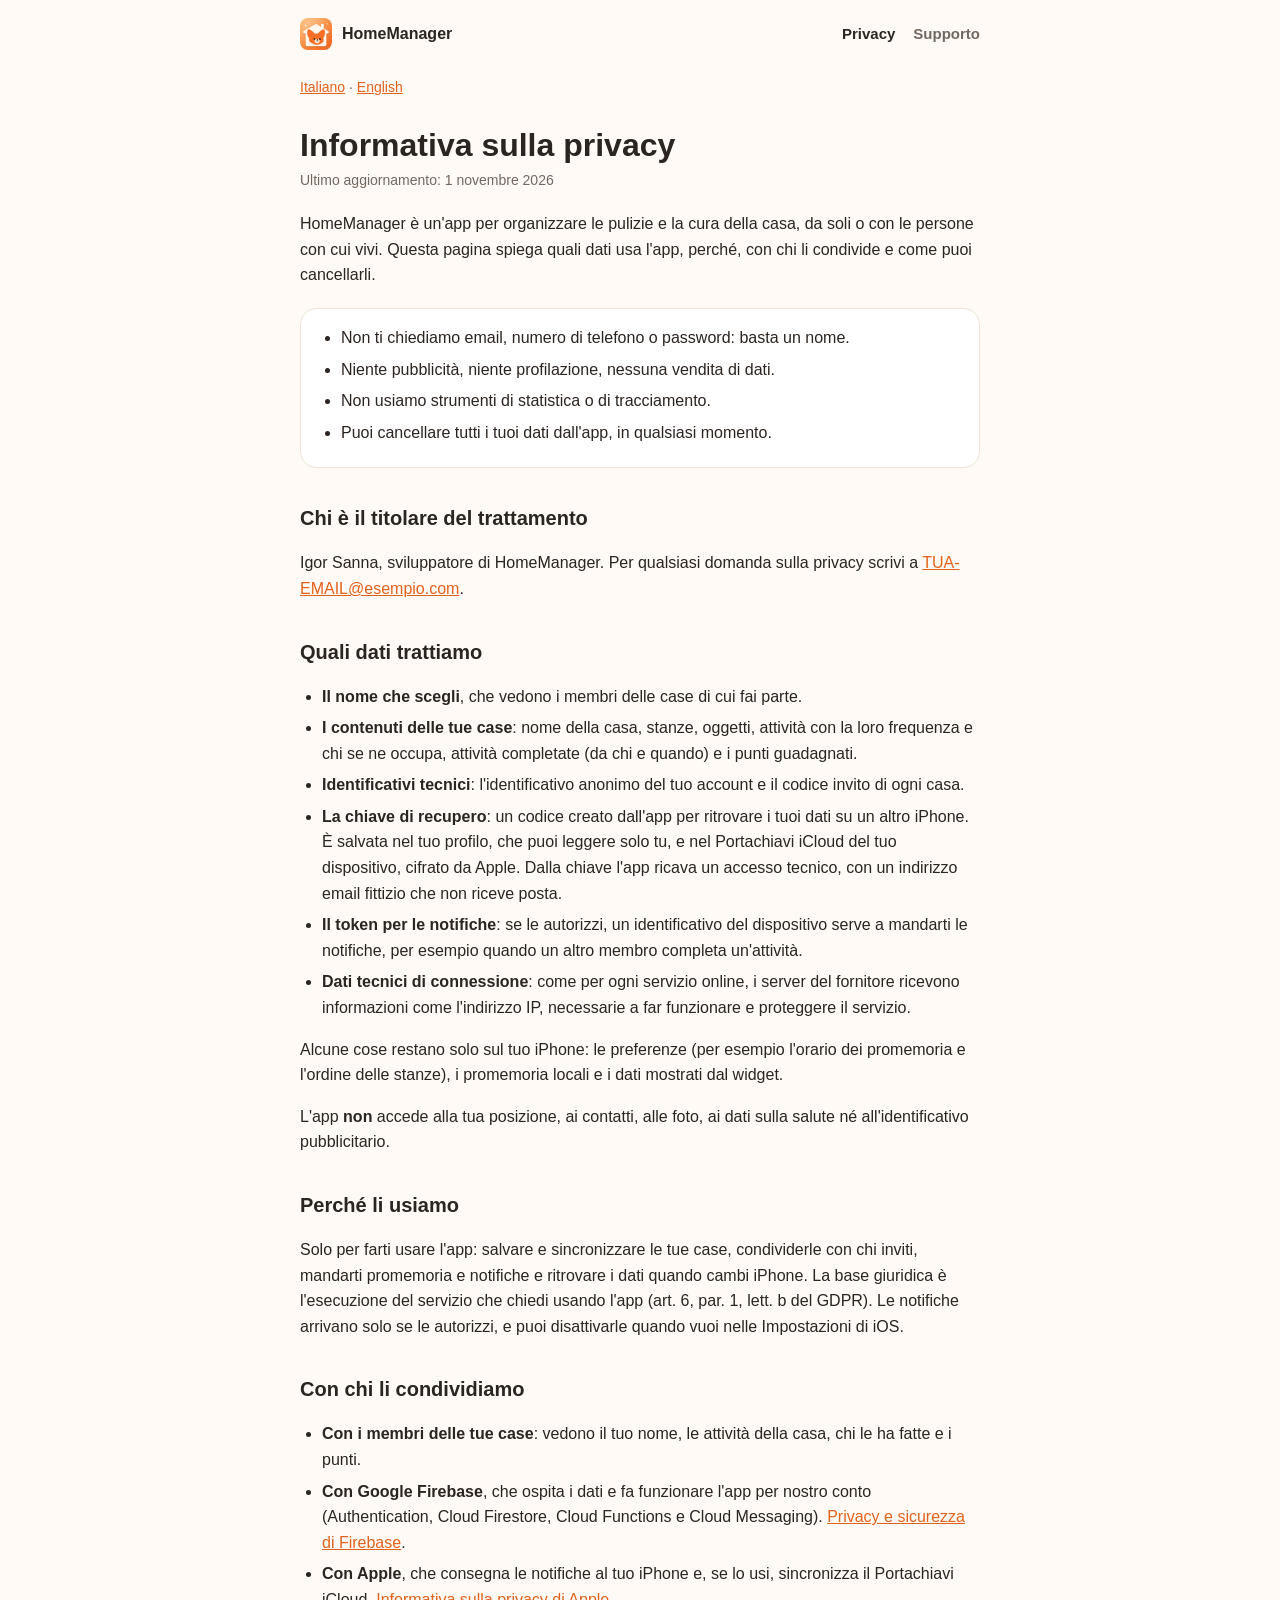
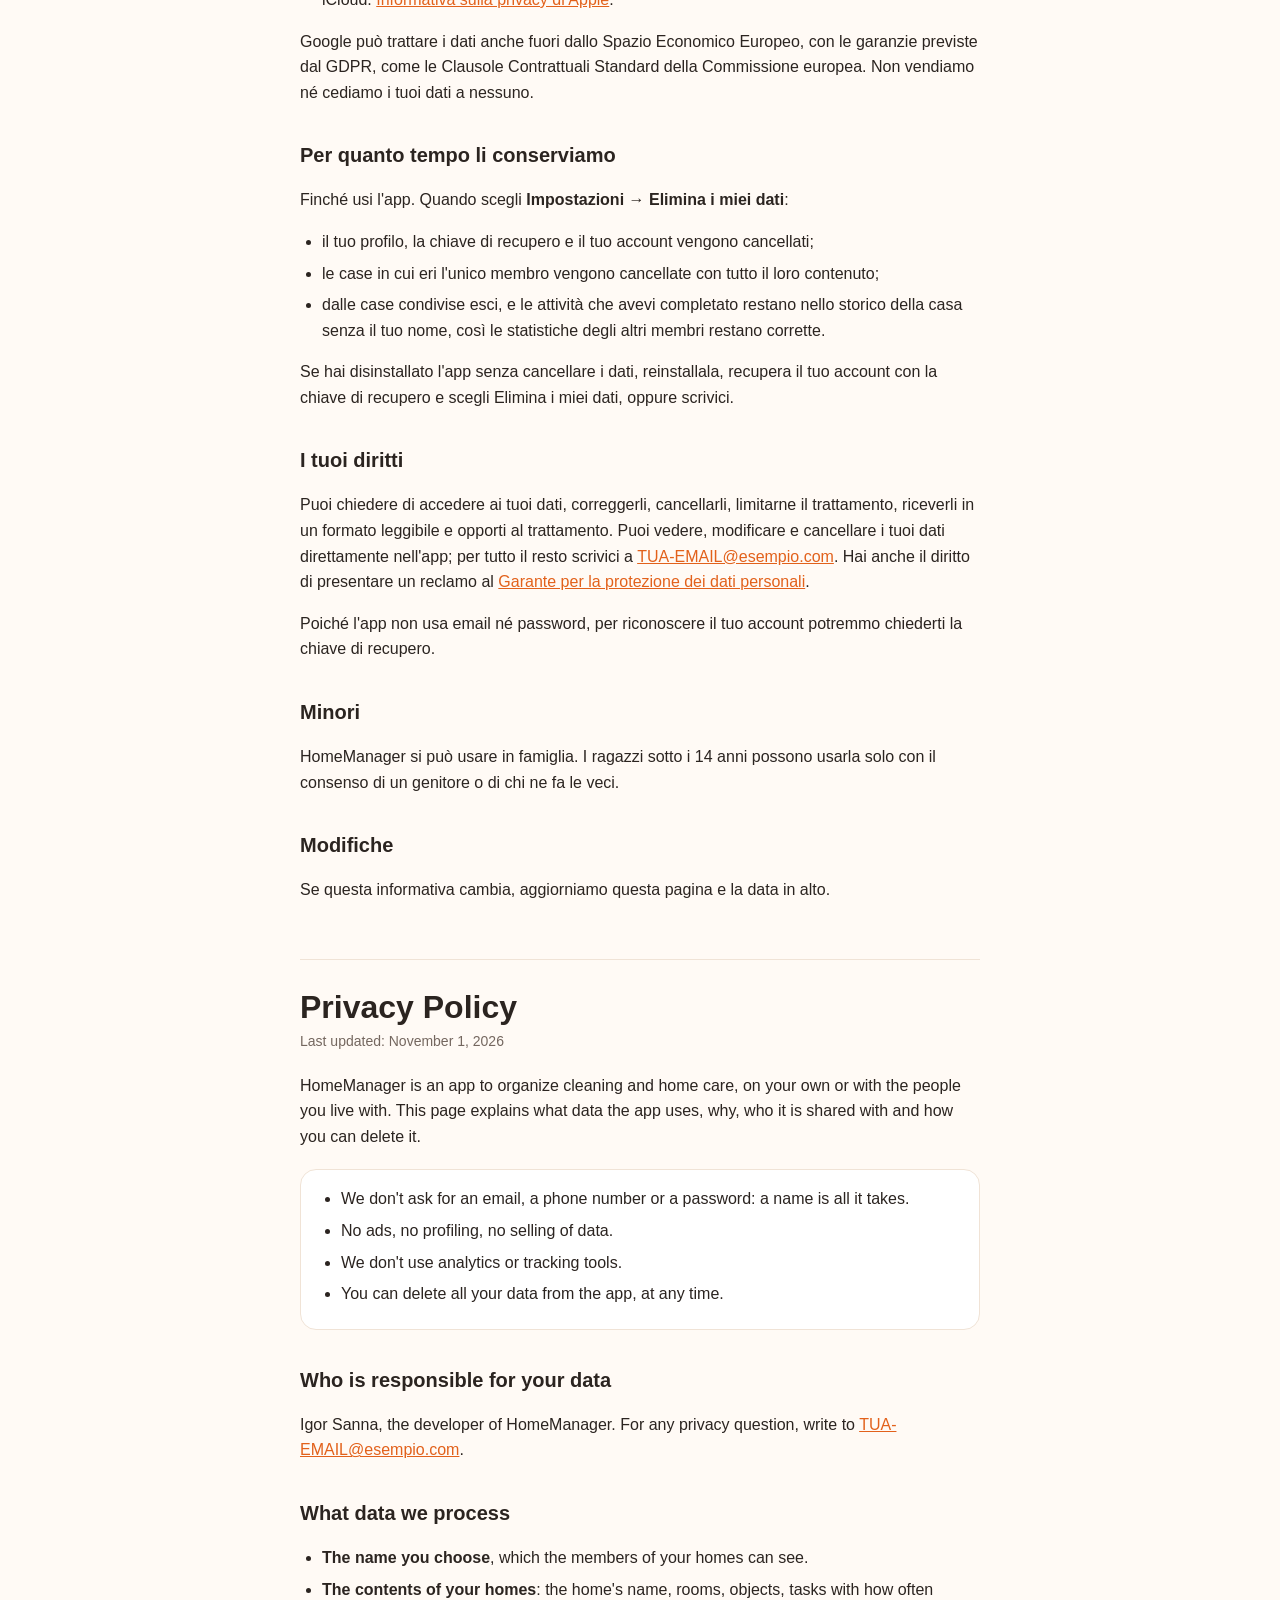
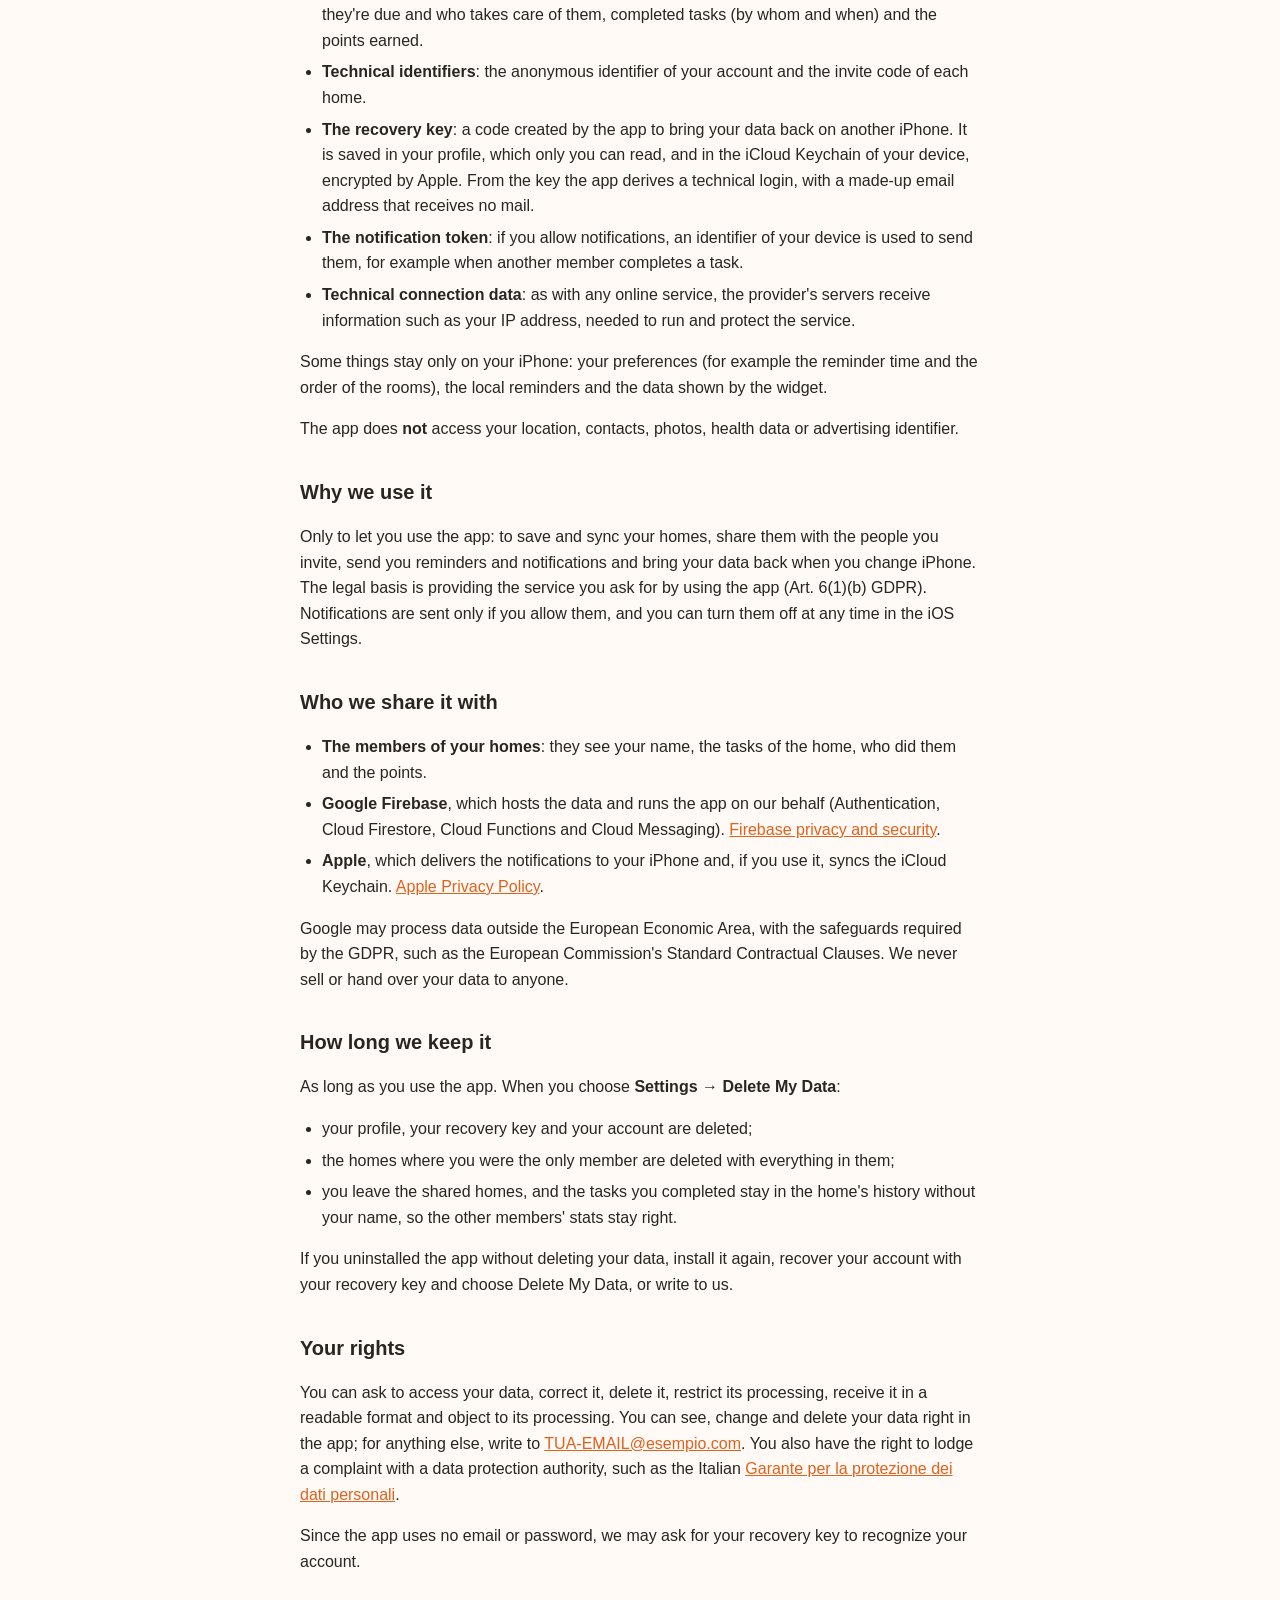
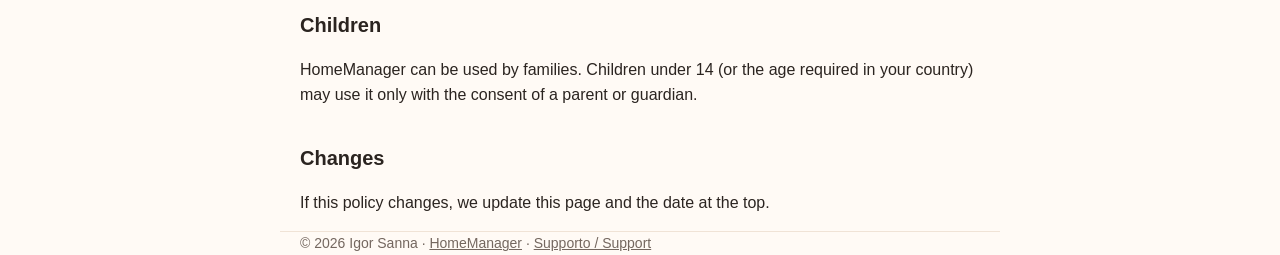
==== privacy.html @ e731cef8 "Add files via upload" ====
<!doctype html>
<html lang="it">
<head>
  <meta charset="utf-8">
  <meta name="viewport" content="width=device-width, initial-scale=1">
  <title>Privacy – HomeManager</title>
  <meta name="description" content="Informativa sulla privacy dell'app HomeManager.">
  <link rel="icon" href="favicon.png">
  <link rel="apple-touch-icon" href="apple-touch-icon.png">
  <link rel="stylesheet" href="style.css">
</head>
<body>
  <header>
    <div class="wrap bar">
      <a class="brand" href="./"><img src="icon.png" alt=""> HomeManager</a>
      <nav>
        <a href="privacy.html" aria-current="page">Privacy</a>
        <a href="support.html">Supporto</a>
      </nav>
    </div>
  </header>

  <main class="wrap doc">
    <p class="lang"><a href="#it">Italiano</a> · <a href="#en">English</a></p>

    <!-- ===================== ITALIANO ===================== -->
    <section id="it" lang="it">
      <h1>Informativa sulla privacy</h1>
      <p class="updated">Ultimo aggiornamento: 1 novembre 2026</p>

      <p>HomeManager è un'app per organizzare le pulizie e la cura della casa, da soli o con le persone con cui vivi. Questa pagina spiega quali dati usa l'app, perché, con chi li condivide e come puoi cancellarli.</p>

      <div class="box">
        <ul>
          <li>Non ti chiediamo email, numero di telefono o password: basta un nome.</li>
          <li>Niente pubblicità, niente profilazione, nessuna vendita di dati.</li>
          <li>Non usiamo strumenti di statistica o di tracciamento.</li>
          <li>Puoi cancellare tutti i tuoi dati dall'app, in qualsiasi momento.</li>
        </ul>
      </div>

      <h2>Chi è il titolare del trattamento</h2>
      <p>Igor Sanna, sviluppatore di HomeManager. Per qualsiasi domanda sulla privacy scrivi a <a href="mailto:TUA-EMAIL@esempio.com">TUA-EMAIL@esempio.com</a>.</p>

      <h2>Quali dati trattiamo</h2>
      <ul>
        <li><strong>Il nome che scegli</strong>, che vedono i membri delle case di cui fai parte.</li>
        <li><strong>I contenuti delle tue case</strong>: nome della casa, stanze, oggetti, attività con la loro frequenza e chi se ne occupa, attività completate (da chi e quando) e i punti guadagnati.</li>
        <li><strong>Identificativi tecnici</strong>: l'identificativo anonimo del tuo account e il codice invito di ogni casa.</li>
        <li><strong>La chiave di recupero</strong>: un codice creato dall'app per ritrovare i tuoi dati su un altro iPhone. È salvata nel tuo profilo, che puoi leggere solo tu, e nel Portachiavi iCloud del tuo dispositivo, cifrato da Apple. Dalla chiave l'app ricava un accesso tecnico, con un indirizzo email fittizio che non riceve posta.</li>
        <li><strong>Il token per le notifiche</strong>: se le autorizzi, un identificativo del dispositivo serve a mandarti le notifiche, per esempio quando un altro membro completa un'attività.</li>
        <li><strong>Dati tecnici di connessione</strong>: come per ogni servizio online, i server del fornitore ricevono informazioni come l'indirizzo IP, necessarie a far funzionare e proteggere il servizio.</li>
      </ul>
      <p>Alcune cose restano solo sul tuo iPhone: le preferenze (per esempio l'orario dei promemoria e l'ordine delle stanze), i promemoria locali e i dati mostrati dal widget.</p>
      <p>L'app <strong>non</strong> accede alla tua posizione, ai contatti, alle foto, ai dati sulla salute né all'identificativo pubblicitario.</p>

      <h2>Perché li usiamo</h2>
      <p>Solo per farti usare l'app: salvare e sincronizzare le tue case, condividerle con chi inviti, mandarti promemoria e notifiche e ritrovare i dati quando cambi iPhone. La base giuridica è l'esecuzione del servizio che chiedi usando l'app (art. 6, par. 1, lett. b del GDPR). Le notifiche arrivano solo se le autorizzi, e puoi disattivarle quando vuoi nelle Impostazioni di iOS.</p>

      <h2>Con chi li condividiamo</h2>
      <ul>
        <li><strong>Con i membri delle tue case</strong>: vedono il tuo nome, le attività della casa, chi le ha fatte e i punti.</li>
        <li><strong>Con Google Firebase</strong>, che ospita i dati e fa funzionare l'app per nostro conto (Authentication, Cloud Firestore, Cloud Functions e Cloud Messaging). <a href="https://firebase.google.com/support/privacy">Privacy e sicurezza di Firebase</a>.</li>
        <li><strong>Con Apple</strong>, che consegna le notifiche al tuo iPhone e, se lo usi, sincronizza il Portachiavi iCloud. <a href="https://www.apple.com/it/legal/privacy/">Informativa sulla privacy di Apple</a>.</li>
      </ul>
      <p>Google può trattare i dati anche fuori dallo Spazio Economico Europeo, con le garanzie previste dal GDPR, come le Clausole Contrattuali Standard della Commissione europea. Non vendiamo né cediamo i tuoi dati a nessuno.</p>

      <h2>Per quanto tempo li conserviamo</h2>
      <p>Finché usi l'app. Quando scegli <strong>Impostazioni → Elimina i miei dati</strong>:</p>
      <ul>
        <li>il tuo profilo, la chiave di recupero e il tuo account vengono cancellati;</li>
        <li>le case in cui eri l'unico membro vengono cancellate con tutto il loro contenuto;</li>
        <li>dalle case condivise esci, e le attività che avevi completato restano nello storico della casa senza il tuo nome, così le statistiche degli altri membri restano corrette.</li>
      </ul>
      <p>Se hai disinstallato l'app senza cancellare i dati, reinstallala, recupera il tuo account con la chiave di recupero e scegli Elimina i miei dati, oppure scrivici.</p>

      <h2>I tuoi diritti</h2>
      <p>Puoi chiedere di accedere ai tuoi dati, correggerli, cancellarli, limitarne il trattamento, riceverli in un formato leggibile e opporti al trattamento. Puoi vedere, modificare e cancellare i tuoi dati direttamente nell'app; per tutto il resto scrivici a <a href="mailto:TUA-EMAIL@esempio.com">TUA-EMAIL@esempio.com</a>. Hai anche il diritto di presentare un reclamo al <a href="https://www.garanteprivacy.it">Garante per la protezione dei dati personali</a>.</p>
      <p>Poiché l'app non usa email né password, per riconoscere il tuo account potremmo chiederti la chiave di recupero.</p>

      <h2>Minori</h2>
      <p>HomeManager si può usare in famiglia. I ragazzi sotto i 14 anni possono usarla solo con il consenso di un genitore o di chi ne fa le veci.</p>

      <h2>Modifiche</h2>
      <p>Se questa informativa cambia, aggiorniamo questa pagina e la data in alto.</p>
    </section>

    <hr class="sep">

    <!-- ===================== ENGLISH ===================== -->
    <section id="en" lang="en">
      <h1>Privacy Policy</h1>
      <p class="updated">Last updated: November 1, 2026</p>

      <p>HomeManager is an app to organize cleaning and home care, on your own or with the people you live with. This page explains what data the app uses, why, who it is shared with and how you can delete it.</p>

      <div class="box">
        <ul>
          <li>We don't ask for an email, a phone number or a password: a name is all it takes.</li>
          <li>No ads, no profiling, no selling of data.</li>
          <li>We don't use analytics or tracking tools.</li>
          <li>You can delete all your data from the app, at any time.</li>
        </ul>
      </div>

      <h2>Who is responsible for your data</h2>
      <p>Igor Sanna, the developer of HomeManager. For any privacy question, write to <a href="mailto:TUA-EMAIL@esempio.com">TUA-EMAIL@esempio.com</a>.</p>

      <h2>What data we process</h2>
      <ul>
        <li><strong>The name you choose</strong>, which the members of your homes can see.</li>
        <li><strong>The contents of your homes</strong>: the home's name, rooms, objects, tasks with how often they're due and who takes care of them, completed tasks (by whom and when) and the points earned.</li>
        <li><strong>Technical identifiers</strong>: the anonymous identifier of your account and the invite code of each home.</li>
        <li><strong>The recovery key</strong>: a code created by the app to bring your data back on another iPhone. It is saved in your profile, which only you can read, and in the iCloud Keychain of your device, encrypted by Apple. From the key the app derives a technical login, with a made-up email address that receives no mail.</li>
        <li><strong>The notification token</strong>: if you allow notifications, an identifier of your device is used to send them, for example when another member completes a task.</li>
        <li><strong>Technical connection data</strong>: as with any online service, the provider's servers receive information such as your IP address, needed to run and protect the service.</li>
      </ul>
      <p>Some things stay only on your iPhone: your preferences (for example the reminder time and the order of the rooms), the local reminders and the data shown by the widget.</p>
      <p>The app does <strong>not</strong> access your location, contacts, photos, health data or advertising identifier.</p>

      <h2>Why we use it</h2>
      <p>Only to let you use the app: to save and sync your homes, share them with the people you invite, send you reminders and notifications and bring your data back when you change iPhone. The legal basis is providing the service you ask for by using the app (Art. 6(1)(b) GDPR). Notifications are sent only if you allow them, and you can turn them off at any time in the iOS Settings.</p>

      <h2>Who we share it with</h2>
      <ul>
        <li><strong>The members of your homes</strong>: they see your name, the tasks of the home, who did them and the points.</li>
        <li><strong>Google Firebase</strong>, which hosts the data and runs the app on our behalf (Authentication, Cloud Firestore, Cloud Functions and Cloud Messaging). <a href="https://firebase.google.com/support/privacy">Firebase privacy and security</a>.</li>
        <li><strong>Apple</strong>, which delivers the notifications to your iPhone and, if you use it, syncs the iCloud Keychain. <a href="https://www.apple.com/legal/privacy/">Apple Privacy Policy</a>.</li>
      </ul>
      <p>Google may process data outside the European Economic Area, with the safeguards required by the GDPR, such as the European Commission's Standard Contractual Clauses. We never sell or hand over your data to anyone.</p>

      <h2>How long we keep it</h2>
      <p>As long as you use the app. When you choose <strong>Settings → Delete My Data</strong>:</p>
      <ul>
        <li>your profile, your recovery key and your account are deleted;</li>
        <li>the homes where you were the only member are deleted with everything in them;</li>
        <li>you leave the shared homes, and the tasks you completed stay in the home's history without your name, so the other members' stats stay right.</li>
      </ul>
      <p>If you uninstalled the app without deleting your data, install it again, recover your account with your recovery key and choose Delete My Data, or write to us.</p>

      <h2>Your rights</h2>
      <p>You can ask to access your data, correct it, delete it, restrict its processing, receive it in a readable format and object to its processing. You can see, change and delete your data right in the app; for anything else, write to <a href="mailto:TUA-EMAIL@esempio.com">TUA-EMAIL@esempio.com</a>. You also have the right to lodge a complaint with a data protection authority, such as the Italian <a href="https://www.garanteprivacy.it/home_en">Garante per la protezione dei dati personali</a>.</p>
      <p>Since the app uses no email or password, we may ask for your recovery key to recognize your account.</p>

      <h2>Children</h2>
      <p>HomeManager can be used by families. Children under 14 (or the age required in your country) may use it only with the consent of a parent or guardian.</p>

      <h2>Changes</h2>
      <p>If this policy changes, we update this page and the date at the top.</p>
    </section>
  </main>

  <footer class="wrap">
    © 2026 Igor Sanna · <a href="./">HomeManager</a> · <a href="support.html">Supporto / Support</a>
  </footer>
</body>
</html>
---- style.css ----
:root {
  color-scheme: light dark;
  --bg: #fffaf5;
  --text: #2b2420;
  --muted: #74675f;
  --card: #ffffff;
  --line: #f0e3d6;
  --accent: #e2611b;
  --pill: #f7843a;
}

@media (prefers-color-scheme: dark) {
  :root {
    --bg: #1b1613;
    --text: #f5ede6;
    --muted: #b2a59b;
    --card: #26201b;
    --line: #3a302a;
    --accent: #ff9a5c;
  }
}

* {
  box-sizing: border-box;
}

html {
  -webkit-text-size-adjust: 100%;
}

body {
  margin: 0;
  background: var(--bg);
  color: var(--text);
  font: 16px/1.6 -apple-system, BlinkMacSystemFont, "Segoe UI", Roboto, Helvetica, Arial, sans-serif;
}

a {
  color: var(--accent);
}

.wrap {
  max-width: 720px;
  margin: 0 auto;
  padding: 0 20px;
}

/* Header */

.bar {
  display: flex;
  align-items: center;
  justify-content: space-between;
  gap: 12px;
  padding-top: 18px;
  padding-bottom: 18px;
}

.brand {
  display: flex;
  align-items: center;
  gap: 10px;
  color: var(--text);
  font-weight: 700;
  text-decoration: none;
}

.brand img {
  width: 32px;
  height: 32px;
  border-radius: 8px;
}

nav {
  display: flex;
  gap: 18px;
}

nav a {
  color: var(--muted);
  font-size: 15px;
  font-weight: 600;
  text-decoration: none;
}

nav a[aria-current="page"] {
  color: var(--text);
}

.lang {
  margin: 8px 0 0;
  color: var(--muted);
  font-size: 14px;
}

/* Home */

.hero {
  padding: 40px 0 36px;
  text-align: center;
}

.hero img {
  width: 128px;
  height: 128px;
  border-radius: 28px;
  box-shadow: 0 14px 32px rgba(226, 97, 27, 0.28);
}

.hero h1 {
  margin: 22px 0 6px;
  font-family: ui-rounded, "SF Pro Rounded", -apple-system, BlinkMacSystemFont, sans-serif;
  font-size: 40px;
  line-height: 1.15;
  letter-spacing: -0.5px;
}

.hero p {
  max-width: 28em;
  text-wrap: balance;
  margin: 0 auto;
  color: var(--muted);
  font-size: 19px;
}

.pill {
  display: inline-block;
  margin-top: 22px;
  padding: 8px 18px;
  border-radius: 999px;
  background: var(--pill);
  color: #fff;
  font-size: 15px;
  font-weight: 700;
}

.features {
  display: grid;
  grid-template-columns: repeat(auto-fit, minmax(260px, 1fr));
  gap: 12px;
}

.feature {
  padding: 18px;
  border: 1px solid var(--line);
  border-radius: 18px;
  background: var(--card);
}

.feature h3 {
  margin: 0 0 4px;
  font-size: 16px;
}

.feature p {
  margin: 0;
  color: var(--muted);
  font-size: 15px;
}

.note {
  margin: 24px 0 0;
  color: var(--muted);
  text-align: center;
}

/* Documents (privacy, support) */

.doc h1 {
  margin: 28px 0 4px;
  font-size: 32px;
  line-height: 1.2;
}

.doc h2 {
  margin: 34px 0 6px;
  font-size: 20px;
}

.doc h3 {
  margin: 22px 0 4px;
  font-size: 17px;
}

.updated {
  margin: 0 0 20px;
  color: var(--muted);
  font-size: 14px;
}

.doc ul {
  padding-left: 22px;
}

.doc li {
  margin-bottom: 6px;
}

.box {
  margin: 20px 0;
  padding: 16px 18px;
  border: 1px solid var(--line);
  border-radius: 16px;
  background: var(--card);
}

.box p {
  margin: 0;
}

.box ul {
  margin: 0;
}

hr.sep {
  margin: 56px 0 0;
  border: 0;
  border-top: 1px solid var(--line);
}

/* Footer */

footer {
  margin-top: 56px;
  padding-top: 24px;
  padding-bottom: 48px;
  border-top: 1px solid var(--line);
  color: var(--muted);
  font-size: 14px;
}

footer a {
  color: var(--muted);
}

@media (max-width: 420px) {
  .hero h1 {
    font-size: 34px;
  }

  .doc h1 {
    font-size: 28px;
  }

  nav {
    gap: 14px;
  }
}
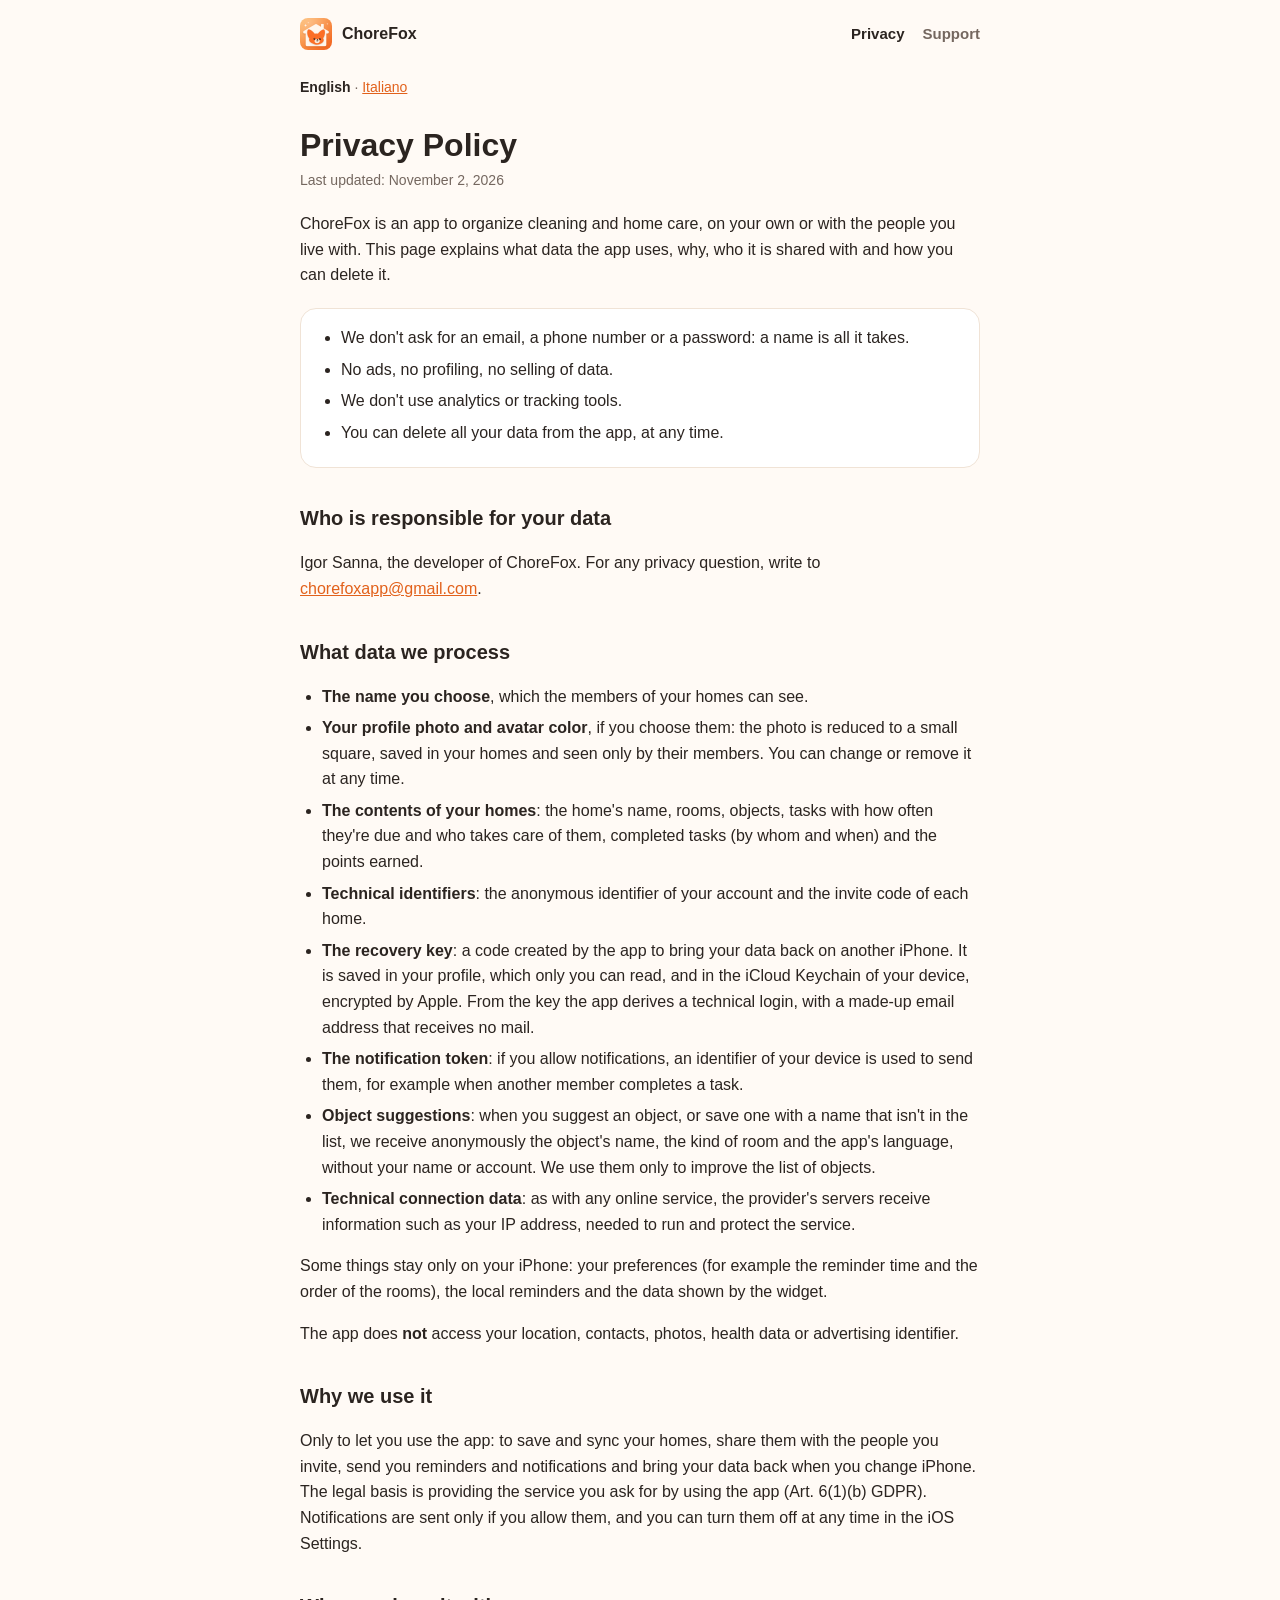
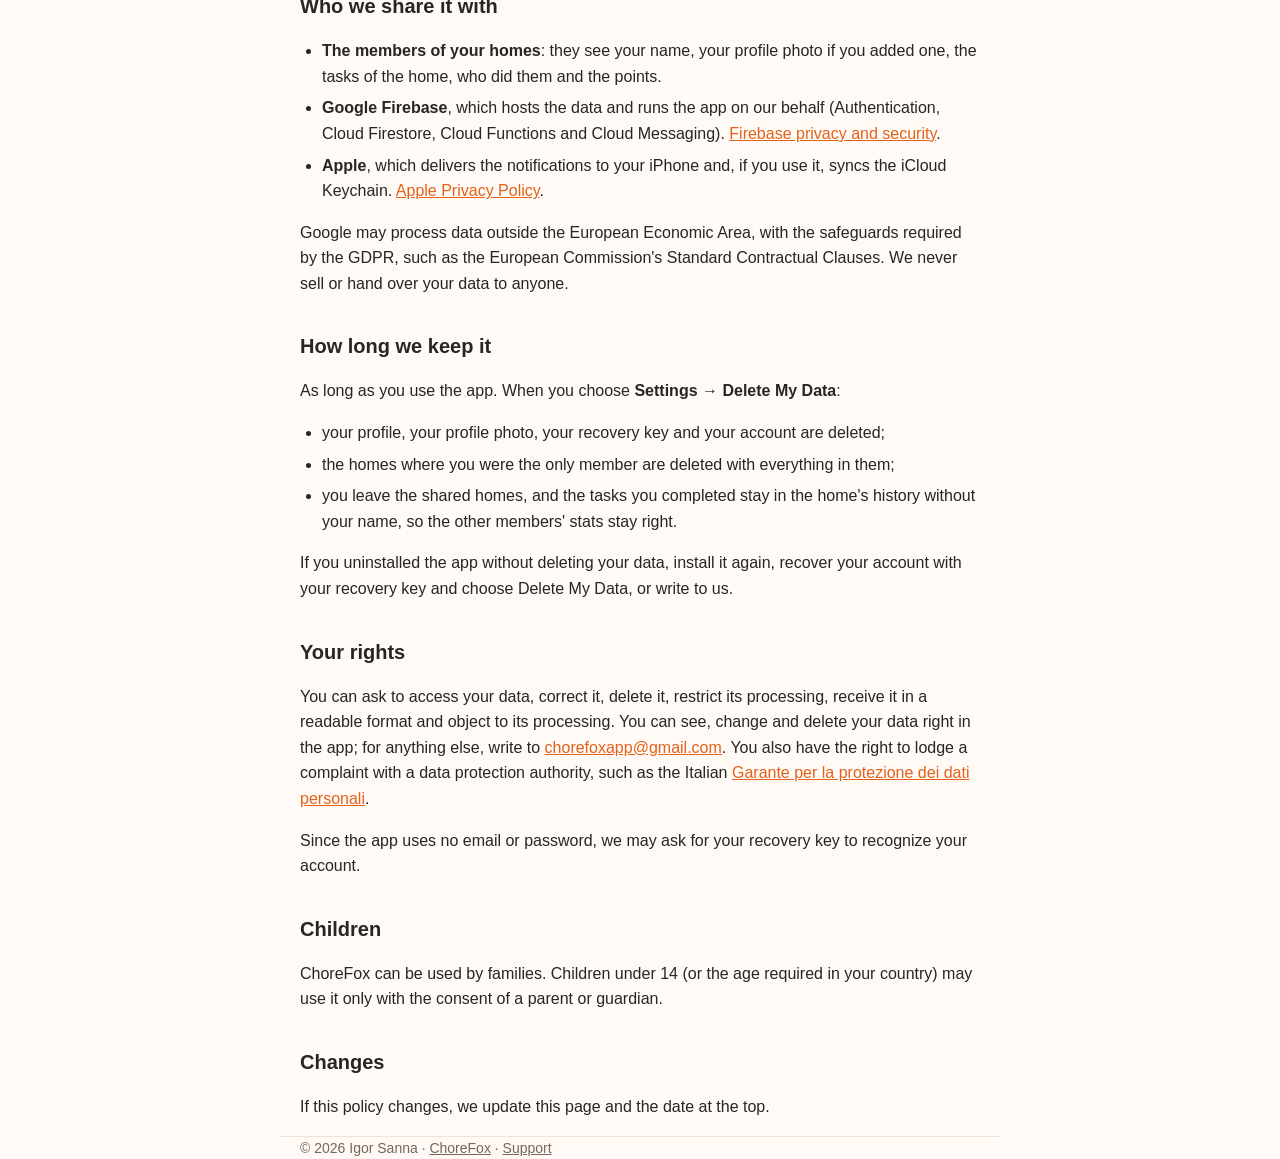
==== commit c5726140: "Add files via upload Inglese come lingua principale, email di contatto e scelta della lingua" ====
--- a/privacy.html
+++ b/privacy.html
@@ -1,34 +1,101 @@
 <!doctype html>
-<html lang="it">
+<html lang="en" data-title-it="Informativa sulla privacy – ChoreFox">
 <head>
   <meta charset="utf-8">
   <meta name="viewport" content="width=device-width, initial-scale=1">
-  <title>Privacy – HomeManager</title>
-  <meta name="description" content="Informativa sulla privacy dell'app HomeManager.">
+  <title>Privacy Policy – ChoreFox</title>
+  <meta name="description" content="Privacy Policy of the ChoreFox app.">
   <link rel="icon" href="favicon.png">
   <link rel="apple-touch-icon" href="apple-touch-icon.png">
   <link rel="stylesheet" href="style.css">
+  <script src="lang.js"></script>
 </head>
 <body>
   <header>
     <div class="wrap bar">
-      <a class="brand" href="./"><img src="icon.png" alt=""> HomeManager</a>
+      <a class="brand" href="./"><img src="icon.png" alt=""> ChoreFox</a>
       <nav>
         <a href="privacy.html" aria-current="page">Privacy</a>
-        <a href="support.html">Supporto</a>
+        <a href="support.html"><span class="t-en">Support</span><span class="t-it">Supporto</span></a>
       </nav>
     </div>
   </header>
 
   <main class="wrap doc">
-    <p class="lang"><a href="#it">Italiano</a> · <a href="#en">English</a></p>
+    <p class="lang"><a href="#en">English</a> · <a href="#it">Italiano</a></p>
+
+    <!-- ===================== ENGLISH ===================== -->
+    <section id="en" lang="en">
+      <h1>Privacy Policy</h1>
+      <p class="updated">Last updated: November 2, 2026</p>
+
+      <p>ChoreFox is an app to organize cleaning and home care, on your own or with the people you live with. This page explains what data the app uses, why, who it is shared with and how you can delete it.</p>
+
+      <div class="box">
+        <ul>
+          <li>We don't ask for an email, a phone number or a password: a name is all it takes.</li>
+          <li>No ads, no profiling, no selling of data.</li>
+          <li>We don't use analytics or tracking tools.</li>
+          <li>You can delete all your data from the app, at any time.</li>
+        </ul>
+      </div>
+
+      <h2>Who is responsible for your data</h2>
+      <p>Igor Sanna, the developer of ChoreFox. For any privacy question, write to <a href="mailto:chorefoxapp@gmail.com">chorefoxapp@gmail.com</a>.</p>
+
+      <h2>What data we process</h2>
+      <ul>
+        <li><strong>The name you choose</strong>, which the members of your homes can see.</li>
+        <li><strong>Your profile photo and avatar color</strong>, if you choose them: the photo is reduced to a small square, saved in your homes and seen only by their members. You can change or remove it at any time.</li>
+        <li><strong>The contents of your homes</strong>: the home's name, rooms, objects, tasks with how often they're due and who takes care of them, completed tasks (by whom and when) and the points earned.</li>
+        <li><strong>Technical identifiers</strong>: the anonymous identifier of your account and the invite code of each home.</li>
+        <li><strong>The recovery key</strong>: a code created by the app to bring your data back on another iPhone. It is saved in your profile, which only you can read, and in the iCloud Keychain of your device, encrypted by Apple. From the key the app derives a technical login, with a made-up email address that receives no mail.</li>
+        <li><strong>The notification token</strong>: if you allow notifications, an identifier of your device is used to send them, for example when another member completes a task.</li>
+        <li><strong>Object suggestions</strong>: when you suggest an object, or save one with a name that isn't in the list, we receive anonymously the object's name, the kind of room and the app's language, without your name or account. We use them only to improve the list of objects.</li>
+        <li><strong>Technical connection data</strong>: as with any online service, the provider's servers receive information such as your IP address, needed to run and protect the service.</li>
+      </ul>
+      <p>Some things stay only on your iPhone: your preferences (for example the reminder time and the order of the rooms), the local reminders and the data shown by the widget.</p>
+      <p>The app does <strong>not</strong> access your location, contacts, photos, health data or advertising identifier.</p>
+
+      <h2>Why we use it</h2>
+      <p>Only to let you use the app: to save and sync your homes, share them with the people you invite, send you reminders and notifications and bring your data back when you change iPhone. The legal basis is providing the service you ask for by using the app (Art. 6(1)(b) GDPR). Notifications are sent only if you allow them, and you can turn them off at any time in the iOS Settings.</p>
+
+      <h2>Who we share it with</h2>
+      <ul>
+        <li><strong>The members of your homes</strong>: they see your name, your profile photo if you added one, the tasks of the home, who did them and the points.</li>
+        <li><strong>Google Firebase</strong>, which hosts the data and runs the app on our behalf (Authentication, Cloud Firestore, Cloud Functions and Cloud Messaging). <a href="https://firebase.google.com/support/privacy">Firebase privacy and security</a>.</li>
+        <li><strong>Apple</strong>, which delivers the notifications to your iPhone and, if you use it, syncs the iCloud Keychain. <a href="https://www.apple.com/legal/privacy/">Apple Privacy Policy</a>.</li>
+      </ul>
+      <p>Google may process data outside the European Economic Area, with the safeguards required by the GDPR, such as the European Commission's Standard Contractual Clauses. We never sell or hand over your data to anyone.</p>
+
+      <h2>How long we keep it</h2>
+      <p>As long as you use the app. When you choose <strong>Settings → Delete My Data</strong>:</p>
+      <ul>
+        <li>your profile, your profile photo, your recovery key and your account are deleted;</li>
+        <li>the homes where you were the only member are deleted with everything in them;</li>
+        <li>you leave the shared homes, and the tasks you completed stay in the home's history without your name, so the other members' stats stay right.</li>
+      </ul>
+      <p>If you uninstalled the app without deleting your data, install it again, recover your account with your recovery key and choose Delete My Data, or write to us.</p>
+
+      <h2>Your rights</h2>
+      <p>You can ask to access your data, correct it, delete it, restrict its processing, receive it in a readable format and object to its processing. You can see, change and delete your data right in the app; for anything else, write to <a href="mailto:chorefoxapp@gmail.com">chorefoxapp@gmail.com</a>. You also have the right to lodge a complaint with a data protection authority, such as the Italian <a href="https://www.garanteprivacy.it/home_en">Garante per la protezione dei dati personali</a>.</p>
+      <p>Since the app uses no email or password, we may ask for your recovery key to recognize your account.</p>
+
+      <h2>Children</h2>
+      <p>ChoreFox can be used by families. Children under 14 (or the age required in your country) may use it only with the consent of a parent or guardian.</p>
+
+      <h2>Changes</h2>
+      <p>If this policy changes, we update this page and the date at the top.</p>
+    </section>
+
+    <hr class="sep">
 
     <!-- ===================== ITALIANO ===================== -->
     <section id="it" lang="it">
       <h1>Informativa sulla privacy</h1>
-      <p class="updated">Ultimo aggiornamento: 1 novembre 2026</p>
+      <p class="updated">Ultimo aggiornamento: 2 novembre 2026</p>
 
-      <p>HomeManager è un'app per organizzare le pulizie e la cura della casa, da soli o con le persone con cui vivi. Questa pagina spiega quali dati usa l'app, perché, con chi li condivide e come puoi cancellarli.</p>
+      <p>ChoreFox è un'app per organizzare le pulizie e la cura della casa, da soli o con le persone con cui vivi. Questa pagina spiega quali dati usa l'app, perché, con chi li condivide e come puoi cancellarli.</p>
 
       <div class="box">
         <ul>
@@ -40,15 +107,17 @@
       </div>
 
       <h2>Chi è il titolare del trattamento</h2>
-      <p>Igor Sanna, sviluppatore di HomeManager. Per qualsiasi domanda sulla privacy scrivi a <a href="mailto:TUA-EMAIL@esempio.com">TUA-EMAIL@esempio.com</a>.</p>
+      <p>Igor Sanna, sviluppatore di ChoreFox. Per qualsiasi domanda sulla privacy scrivi a <a href="mailto:chorefoxapp@gmail.com">chorefoxapp@gmail.com</a>.</p>
 
       <h2>Quali dati trattiamo</h2>
       <ul>
         <li><strong>Il nome che scegli</strong>, che vedono i membri delle case di cui fai parte.</li>
+        <li><strong>La foto profilo e il colore del tuo avatar</strong>, se li scegli: la foto viene ridotta a un piccolo quadrato, salvata nelle case di cui fai parte e la vedono solo i loro membri. Puoi cambiarla o toglierla quando vuoi.</li>
         <li><strong>I contenuti delle tue case</strong>: nome della casa, stanze, oggetti, attività con la loro frequenza e chi se ne occupa, attività completate (da chi e quando) e i punti guadagnati.</li>
         <li><strong>Identificativi tecnici</strong>: l'identificativo anonimo del tuo account e il codice invito di ogni casa.</li>
         <li><strong>La chiave di recupero</strong>: un codice creato dall'app per ritrovare i tuoi dati su un altro iPhone. È salvata nel tuo profilo, che puoi leggere solo tu, e nel Portachiavi iCloud del tuo dispositivo, cifrato da Apple. Dalla chiave l'app ricava un accesso tecnico, con un indirizzo email fittizio che non riceve posta.</li>
         <li><strong>Il token per le notifiche</strong>: se le autorizzi, un identificativo del dispositivo serve a mandarti le notifiche, per esempio quando un altro membro completa un'attività.</li>
+        <li><strong>I suggerimenti di oggetti</strong>: quando suggerisci un oggetto, o ne salvi uno con un nome che non è nella lista, ci arrivano in forma anonima il nome dell'oggetto, il tipo di stanza e la lingua dell'app, senza il tuo nome né il tuo account. Li usiamo solo per migliorare la lista degli oggetti.</li>
         <li><strong>Dati tecnici di connessione</strong>: come per ogni servizio online, i server del fornitore ricevono informazioni come l'indirizzo IP, necessarie a far funzionare e proteggere il servizio.</li>
       </ul>
       <p>Alcune cose restano solo sul tuo iPhone: le preferenze (per esempio l'orario dei promemoria e l'ordine delle stanze), i promemoria locali e i dati mostrati dal widget.</p>
@@ -59,7 +128,7 @@
 
       <h2>Con chi li condividiamo</h2>
       <ul>
-        <li><strong>Con i membri delle tue case</strong>: vedono il tuo nome, le attività della casa, chi le ha fatte e i punti.</li>
+        <li><strong>Con i membri delle tue case</strong>: vedono il tuo nome, la tua foto profilo se l'hai aggiunta, le attività della casa, chi le ha fatte e i punti.</li>
         <li><strong>Con Google Firebase</strong>, che ospita i dati e fa funzionare l'app per nostro conto (Authentication, Cloud Firestore, Cloud Functions e Cloud Messaging). <a href="https://firebase.google.com/support/privacy">Privacy e sicurezza di Firebase</a>.</li>
         <li><strong>Con Apple</strong>, che consegna le notifiche al tuo iPhone e, se lo usi, sincronizza il Portachiavi iCloud. <a href="https://www.apple.com/it/legal/privacy/">Informativa sulla privacy di Apple</a>.</li>
       </ul>
@@ -68,90 +137,26 @@
       <h2>Per quanto tempo li conserviamo</h2>
       <p>Finché usi l'app. Quando scegli <strong>Impostazioni → Elimina i miei dati</strong>:</p>
       <ul>
-        <li>il tuo profilo, la chiave di recupero e il tuo account vengono cancellati;</li>
+        <li>il tuo profilo, la foto profilo, la chiave di recupero e il tuo account vengono cancellati;</li>
         <li>le case in cui eri l'unico membro vengono cancellate con tutto il loro contenuto;</li>
         <li>dalle case condivise esci, e le attività che avevi completato restano nello storico della casa senza il tuo nome, così le statistiche degli altri membri restano corrette.</li>
       </ul>
       <p>Se hai disinstallato l'app senza cancellare i dati, reinstallala, recupera il tuo account con la chiave di recupero e scegli Elimina i miei dati, oppure scrivici.</p>
 
       <h2>I tuoi diritti</h2>
-      <p>Puoi chiedere di accedere ai tuoi dati, correggerli, cancellarli, limitarne il trattamento, riceverli in un formato leggibile e opporti al trattamento. Puoi vedere, modificare e cancellare i tuoi dati direttamente nell'app; per tutto il resto scrivici a <a href="mailto:TUA-EMAIL@esempio.com">TUA-EMAIL@esempio.com</a>. Hai anche il diritto di presentare un reclamo al <a href="https://www.garanteprivacy.it">Garante per la protezione dei dati personali</a>.</p>
+      <p>Puoi chiedere di accedere ai tuoi dati, correggerli, cancellarli, limitarne il trattamento, riceverli in un formato leggibile e opporti al trattamento. Puoi vedere, modificare e cancellare i tuoi dati direttamente nell'app; per tutto il resto scrivici a <a href="mailto:chorefoxapp@gmail.com">chorefoxapp@gmail.com</a>. Hai anche il diritto di presentare un reclamo al <a href="https://www.garanteprivacy.it">Garante per la protezione dei dati personali</a>.</p>
       <p>Poiché l'app non usa email né password, per riconoscere il tuo account potremmo chiederti la chiave di recupero.</p>
 
       <h2>Minori</h2>
-      <p>HomeManager si può usare in famiglia. I ragazzi sotto i 14 anni possono usarla solo con il consenso di un genitore o di chi ne fa le veci.</p>
+      <p>ChoreFox si può usare in famiglia. I ragazzi sotto i 14 anni possono usarla solo con il consenso di un genitore o di chi ne fa le veci.</p>
 
       <h2>Modifiche</h2>
       <p>Se questa informativa cambia, aggiorniamo questa pagina e la data in alto.</p>
     </section>
-
-    <hr class="sep">
-
-    <!-- ===================== ENGLISH ===================== -->
-    <section id="en" lang="en">
-      <h1>Privacy Policy</h1>
-      <p class="updated">Last updated: November 1, 2026</p>
-
-      <p>HomeManager is an app to organize cleaning and home care, on your own or with the people you live with. This page explains what data the app uses, why, who it is shared with and how you can delete it.</p>
-
-      <div class="box">
-        <ul>
-          <li>We don't ask for an email, a phone number or a password: a name is all it takes.</li>
-          <li>No ads, no profiling, no selling of data.</li>
-          <li>We don't use analytics or tracking tools.</li>
-          <li>You can delete all your data from the app, at any time.</li>
-        </ul>
-      </div>
-
-      <h2>Who is responsible for your data</h2>
-      <p>Igor Sanna, the developer of HomeManager. For any privacy question, write to <a href="mailto:TUA-EMAIL@esempio.com">TUA-EMAIL@esempio.com</a>.</p>
-
-      <h2>What data we process</h2>
-      <ul>
-        <li><strong>The name you choose</strong>, which the members of your homes can see.</li>
-        <li><strong>The contents of your homes</strong>: the home's name, rooms, objects, tasks with how often they're due and who takes care of them, completed tasks (by whom and when) and the points earned.</li>
-        <li><strong>Technical identifiers</strong>: the anonymous identifier of your account and the invite code of each home.</li>
-        <li><strong>The recovery key</strong>: a code created by the app to bring your data back on another iPhone. It is saved in your profile, which only you can read, and in the iCloud Keychain of your device, encrypted by Apple. From the key the app derives a technical login, with a made-up email address that receives no mail.</li>
-        <li><strong>The notification token</strong>: if you allow notifications, an identifier of your device is used to send them, for example when another member completes a task.</li>
-        <li><strong>Technical connection data</strong>: as with any online service, the provider's servers receive information such as your IP address, needed to run and protect the service.</li>
-      </ul>
-      <p>Some things stay only on your iPhone: your preferences (for example the reminder time and the order of the rooms), the local reminders and the data shown by the widget.</p>
-      <p>The app does <strong>not</strong> access your location, contacts, photos, health data or advertising identifier.</p>
-
-      <h2>Why we use it</h2>
-      <p>Only to let you use the app: to save and sync your homes, share them with the people you invite, send you reminders and notifications and bring your data back when you change iPhone. The legal basis is providing the service you ask for by using the app (Art. 6(1)(b) GDPR). Notifications are sent only if you allow them, and you can turn them off at any time in the iOS Settings.</p>
-
-      <h2>Who we share it with</h2>
-      <ul>
-        <li><strong>The members of your homes</strong>: they see your name, the tasks of the home, who did them and the points.</li>
-        <li><strong>Google Firebase</strong>, which hosts the data and runs the app on our behalf (Authentication, Cloud Firestore, Cloud Functions and Cloud Messaging). <a href="https://firebase.google.com/support/privacy">Firebase privacy and security</a>.</li>
-        <li><strong>Apple</strong>, which delivers the notifications to your iPhone and, if you use it, syncs the iCloud Keychain. <a href="https://www.apple.com/legal/privacy/">Apple Privacy Policy</a>.</li>
-      </ul>
-      <p>Google may process data outside the European Economic Area, with the safeguards required by the GDPR, such as the European Commission's Standard Contractual Clauses. We never sell or hand over your data to anyone.</p>
-
-      <h2>How long we keep it</h2>
-      <p>As long as you use the app. When you choose <strong>Settings → Delete My Data</strong>:</p>
-      <ul>
-        <li>your profile, your recovery key and your account are deleted;</li>
-        <li>the homes where you were the only member are deleted with everything in them;</li>
-        <li>you leave the shared homes, and the tasks you completed stay in the home's history without your name, so the other members' stats stay right.</li>
-      </ul>
-      <p>If you uninstalled the app without deleting your data, install it again, recover your account with your recovery key and choose Delete My Data, or write to us.</p>
-
-      <h2>Your rights</h2>
-      <p>You can ask to access your data, correct it, delete it, restrict its processing, receive it in a readable format and object to its processing. You can see, change and delete your data right in the app; for anything else, write to <a href="mailto:TUA-EMAIL@esempio.com">TUA-EMAIL@esempio.com</a>. You also have the right to lodge a complaint with a data protection authority, such as the Italian <a href="https://www.garanteprivacy.it/home_en">Garante per la protezione dei dati personali</a>.</p>
-      <p>Since the app uses no email or password, we may ask for your recovery key to recognize your account.</p>
-
-      <h2>Children</h2>
-      <p>HomeManager can be used by families. Children under 14 (or the age required in your country) may use it only with the consent of a parent or guardian.</p>
-
-      <h2>Changes</h2>
-      <p>If this policy changes, we update this page and the date at the top.</p>
-    </section>
   </main>
 
   <footer class="wrap">
-    © 2026 Igor Sanna · <a href="./">HomeManager</a> · <a href="support.html">Supporto / Support</a>
+    © 2026 Igor Sanna · <a href="./">ChoreFox</a> · <a href="support.html"><span class="t-en">Support</span><span class="t-it">Supporto</span></a>
   </footer>
 </body>
 </html>
--- a/style.css
+++ b/style.css
@@ -218,6 +218,35 @@
   border-top: 1px solid var(--line);
 }
 
+/* Languages: lang.js shows one at a time. Without it both show, English
+   first, and the short labels stay in English. */
+
+html.show-en section[lang="it"],
+html.show-it section[lang="en"],
+html.show-en hr.sep,
+html.show-it hr.sep {
+  display: none;
+}
+
+.t-it {
+  display: none;
+}
+
+html.show-it .t-it {
+  display: inline;
+}
+
+html.show-it .t-en {
+  display: none;
+}
+
+html.show-en .lang a[href="#en"],
+html.show-it .lang a[href="#it"] {
+  color: var(--text);
+  font-weight: 600;
+  text-decoration: none;
+}
+
 /* Footer */
 
 footer {
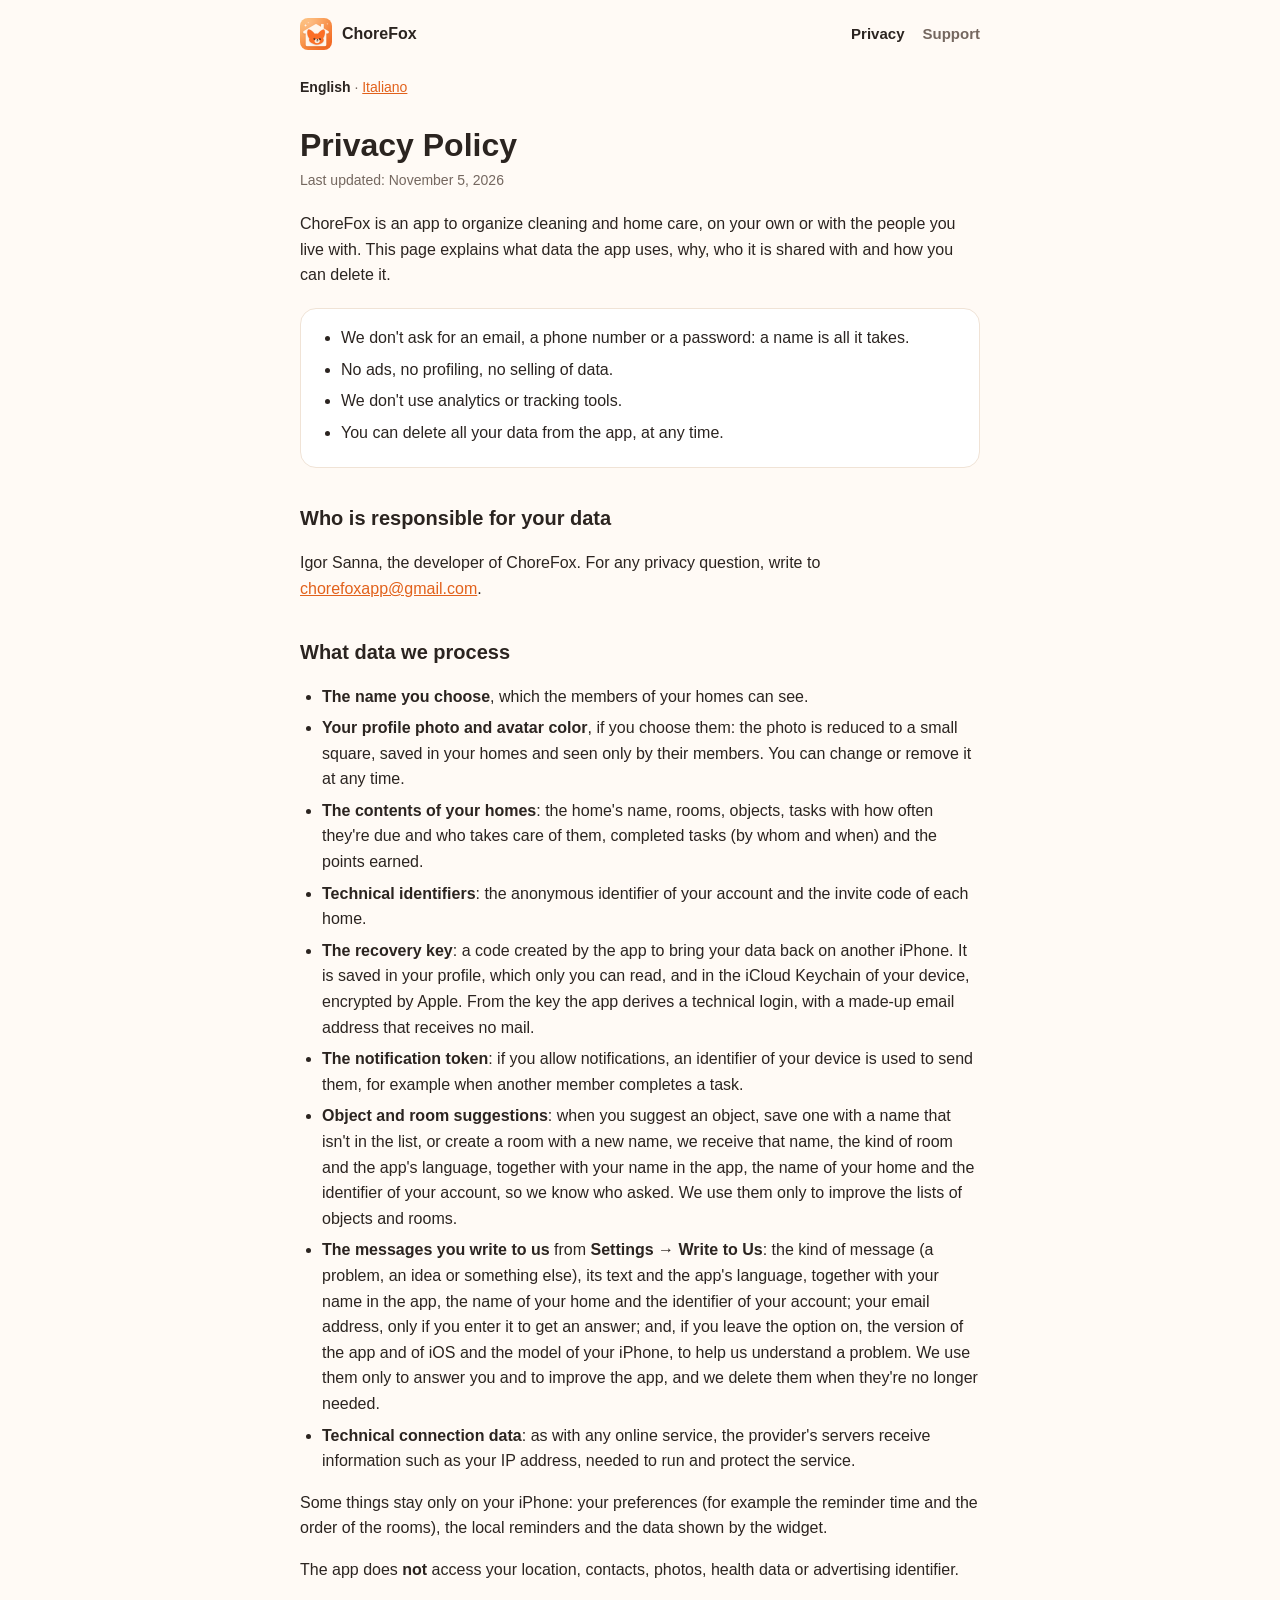
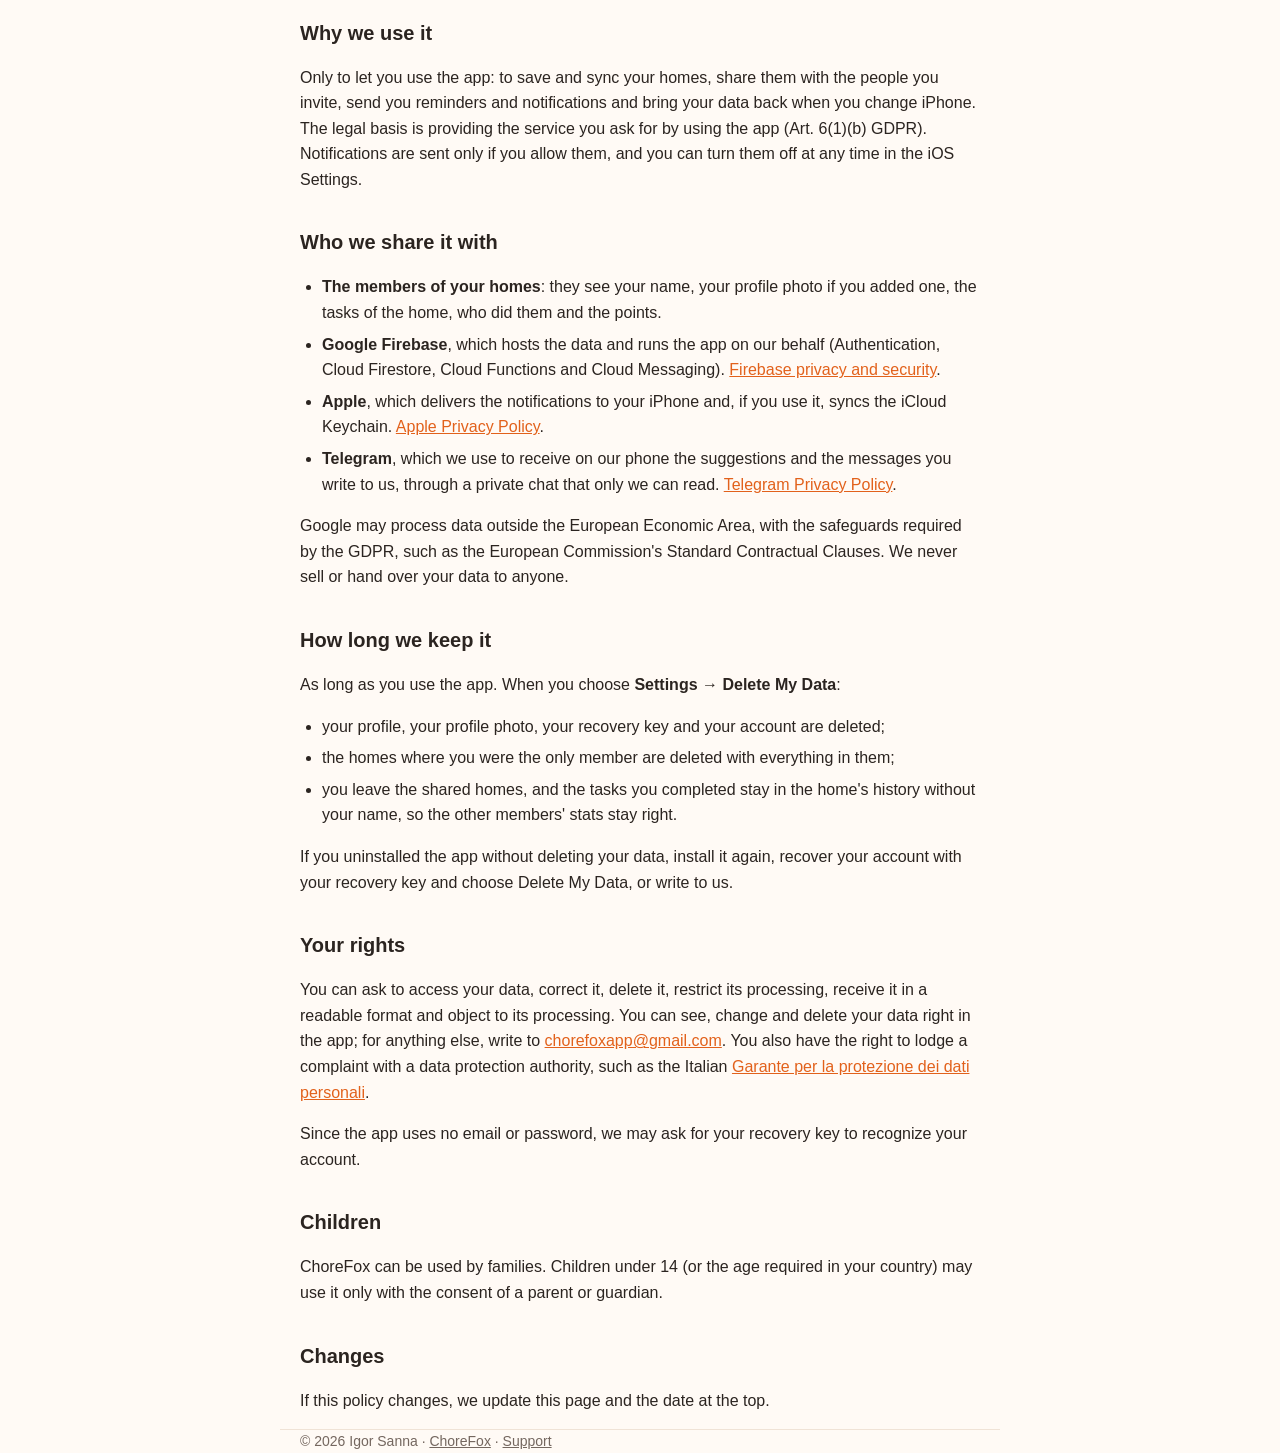
==== commit 32b58bf2: "update privacy" ====
--- a/privacy.html
+++ b/privacy.html
@@ -27,7 +27,7 @@
     <!-- ===================== ENGLISH ===================== -->
     <section id="en" lang="en">
       <h1>Privacy Policy</h1>
-      <p class="updated">Last updated: November 2, 2026</p>
+      <p class="updated">Last updated: November 5, 2026</p>
 
       <p>ChoreFox is an app to organize cleaning and home care, on your own or with the people you live with. This page explains what data the app uses, why, who it is shared with and how you can delete it.</p>
 
@@ -51,7 +51,8 @@
         <li><strong>Technical identifiers</strong>: the anonymous identifier of your account and the invite code of each home.</li>
         <li><strong>The recovery key</strong>: a code created by the app to bring your data back on another iPhone. It is saved in your profile, which only you can read, and in the iCloud Keychain of your device, encrypted by Apple. From the key the app derives a technical login, with a made-up email address that receives no mail.</li>
         <li><strong>The notification token</strong>: if you allow notifications, an identifier of your device is used to send them, for example when another member completes a task.</li>
-        <li><strong>Object suggestions</strong>: when you suggest an object, or save one with a name that isn't in the list, we receive anonymously the object's name, the kind of room and the app's language, without your name or account. We use them only to improve the list of objects.</li>
+        <li><strong>Object and room suggestions</strong>: when you suggest an object, save one with a name that isn't in the list, or create a room with a new name, we receive that name, the kind of room and the app's language, together with your name in the app, the name of your home and the identifier of your account, so we know who asked. We use them only to improve the lists of objects and rooms.</li>
+        <li><strong>The messages you write to us</strong> from <strong>Settings → Write to Us</strong>: the kind of message (a problem, an idea or something else), its text and the app's language, together with your name in the app, the name of your home and the identifier of your account; your email address, only if you enter it to get an answer; and, if you leave the option on, the version of the app and of iOS and the model of your iPhone, to help us understand a problem. We use them only to answer you and to improve the app, and we delete them when they're no longer needed.</li>
         <li><strong>Technical connection data</strong>: as with any online service, the provider's servers receive information such as your IP address, needed to run and protect the service.</li>
       </ul>
       <p>Some things stay only on your iPhone: your preferences (for example the reminder time and the order of the rooms), the local reminders and the data shown by the widget.</p>
@@ -65,6 +66,7 @@
         <li><strong>The members of your homes</strong>: they see your name, your profile photo if you added one, the tasks of the home, who did them and the points.</li>
         <li><strong>Google Firebase</strong>, which hosts the data and runs the app on our behalf (Authentication, Cloud Firestore, Cloud Functions and Cloud Messaging). <a href="https://firebase.google.com/support/privacy">Firebase privacy and security</a>.</li>
         <li><strong>Apple</strong>, which delivers the notifications to your iPhone and, if you use it, syncs the iCloud Keychain. <a href="https://www.apple.com/legal/privacy/">Apple Privacy Policy</a>.</li>
+        <li><strong>Telegram</strong>, which we use to receive on our phone the suggestions and the messages you write to us, through a private chat that only we can read. <a href="https://telegram.org/privacy">Telegram Privacy Policy</a>.</li>
       </ul>
       <p>Google may process data outside the European Economic Area, with the safeguards required by the GDPR, such as the European Commission's Standard Contractual Clauses. We never sell or hand over your data to anyone.</p>
 
@@ -93,7 +95,7 @@
     <!-- ===================== ITALIANO ===================== -->
     <section id="it" lang="it">
       <h1>Informativa sulla privacy</h1>
-      <p class="updated">Ultimo aggiornamento: 2 novembre 2026</p>
+      <p class="updated">Ultimo aggiornamento: 5 novembre 2026</p>
 
       <p>ChoreFox è un'app per organizzare le pulizie e la cura della casa, da soli o con le persone con cui vivi. Questa pagina spiega quali dati usa l'app, perché, con chi li condivide e come puoi cancellarli.</p>
 
@@ -117,7 +119,8 @@
         <li><strong>Identificativi tecnici</strong>: l'identificativo anonimo del tuo account e il codice invito di ogni casa.</li>
         <li><strong>La chiave di recupero</strong>: un codice creato dall'app per ritrovare i tuoi dati su un altro iPhone. È salvata nel tuo profilo, che puoi leggere solo tu, e nel Portachiavi iCloud del tuo dispositivo, cifrato da Apple. Dalla chiave l'app ricava un accesso tecnico, con un indirizzo email fittizio che non riceve posta.</li>
         <li><strong>Il token per le notifiche</strong>: se le autorizzi, un identificativo del dispositivo serve a mandarti le notifiche, per esempio quando un altro membro completa un'attività.</li>
-        <li><strong>I suggerimenti di oggetti</strong>: quando suggerisci un oggetto, o ne salvi uno con un nome che non è nella lista, ci arrivano in forma anonima il nome dell'oggetto, il tipo di stanza e la lingua dell'app, senza il tuo nome né il tuo account. Li usiamo solo per migliorare la lista degli oggetti.</li>
+        <li><strong>I suggerimenti di oggetti e stanze</strong>: quando suggerisci un oggetto, ne salvi uno con un nome che non è nella lista o crei una stanza con un nome nuovo, ci arrivano quel nome, il tipo di stanza e la lingua dell'app, insieme al tuo nome nell'app, al nome della tua casa e all'identificativo del tuo account, così sappiamo chi l'ha chiesto. Li usiamo solo per migliorare le liste di oggetti e stanze.</li>
+        <li><strong>I messaggi che ci scrivi</strong> da <strong>Impostazioni → Scrivici</strong>: il tipo di messaggio (un problema, un'idea o altro), il testo e la lingua dell'app, insieme al tuo nome nell'app, al nome della tua casa e all'identificativo del tuo account; il tuo indirizzo email, solo se lo inserisci per avere una risposta; e, se lasci attiva l'opzione, la versione dell'app e di iOS e il modello del tuo iPhone, per aiutarci a capire un problema. Li usiamo solo per risponderti e migliorare l'app, e li cancelliamo quando non servono più.</li>
         <li><strong>Dati tecnici di connessione</strong>: come per ogni servizio online, i server del fornitore ricevono informazioni come l'indirizzo IP, necessarie a far funzionare e proteggere il servizio.</li>
       </ul>
       <p>Alcune cose restano solo sul tuo iPhone: le preferenze (per esempio l'orario dei promemoria e l'ordine delle stanze), i promemoria locali e i dati mostrati dal widget.</p>
@@ -131,6 +134,7 @@
         <li><strong>Con i membri delle tue case</strong>: vedono il tuo nome, la tua foto profilo se l'hai aggiunta, le attività della casa, chi le ha fatte e i punti.</li>
         <li><strong>Con Google Firebase</strong>, che ospita i dati e fa funzionare l'app per nostro conto (Authentication, Cloud Firestore, Cloud Functions e Cloud Messaging). <a href="https://firebase.google.com/support/privacy">Privacy e sicurezza di Firebase</a>.</li>
         <li><strong>Con Apple</strong>, che consegna le notifiche al tuo iPhone e, se lo usi, sincronizza il Portachiavi iCloud. <a href="https://www.apple.com/it/legal/privacy/">Informativa sulla privacy di Apple</a>.</li>
+        <li><strong>Con Telegram</strong>, che usiamo per ricevere sul telefono i suggerimenti e i messaggi che ci scrivi, in una chat privata che possiamo leggere solo noi. <a href="https://telegram.org/privacy">Informativa sulla privacy di Telegram</a>.</li>
       </ul>
       <p>Google può trattare i dati anche fuori dallo Spazio Economico Europeo, con le garanzie previste dal GDPR, come le Clausole Contrattuali Standard della Commissione europea. Non vendiamo né cediamo i tuoi dati a nessuno.</p>
 
